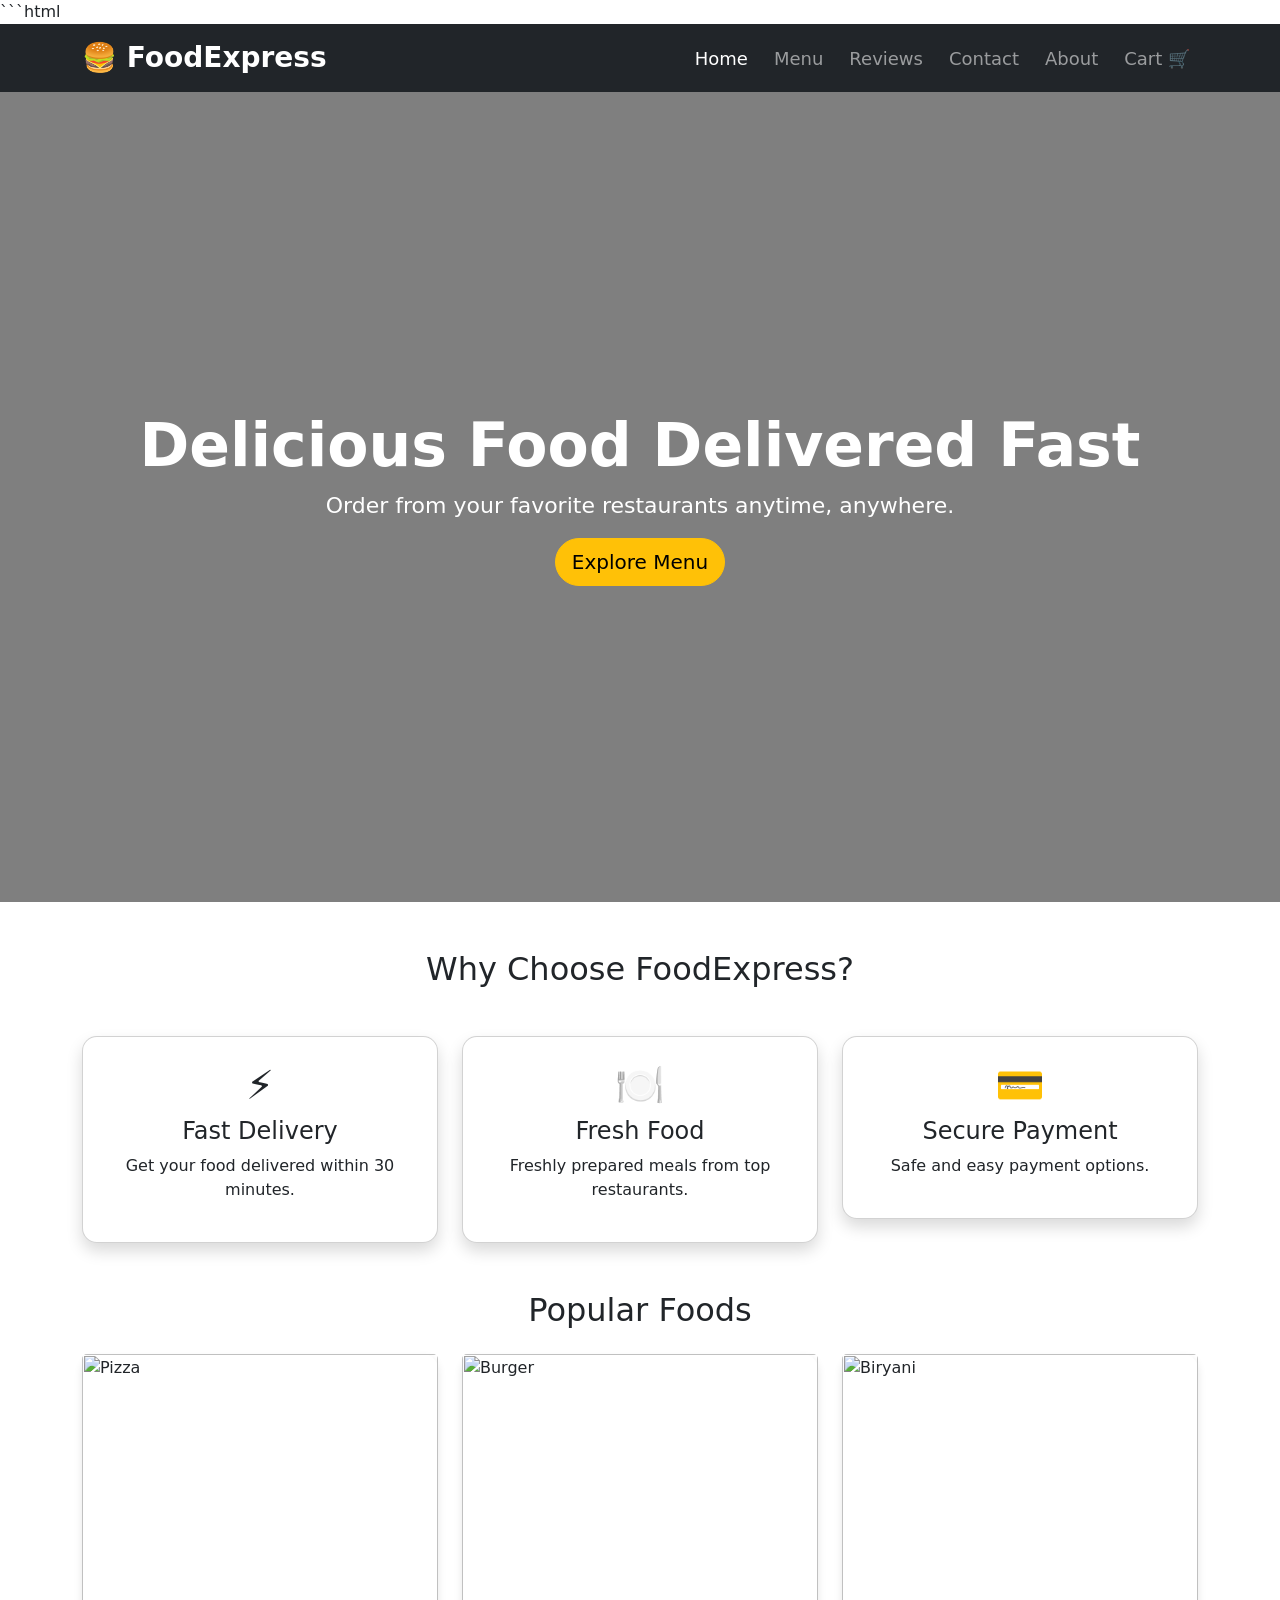
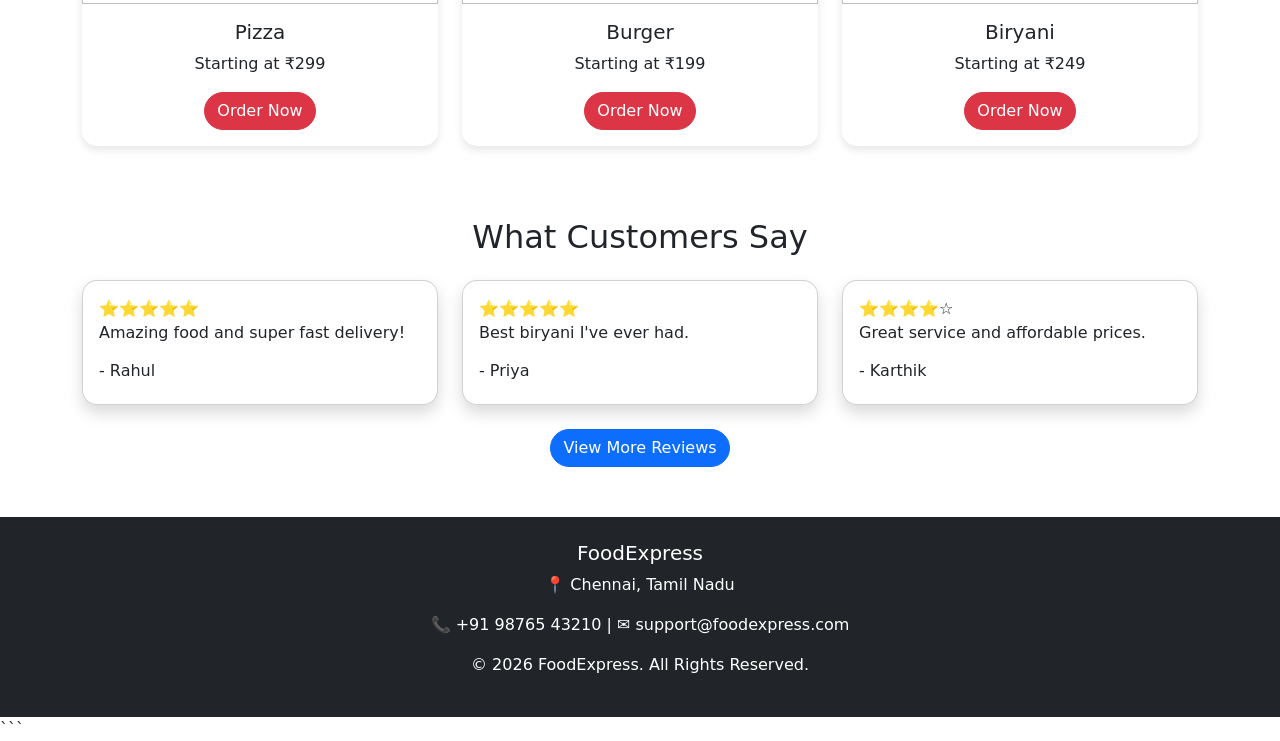
==== index.html @ 42d53d4f "Add files via upload" ====
```html
<!DOCTYPE html>
<html lang="en">
<head>
    <meta charset="UTF-8">
    <meta name="viewport" content="width=device-width, initial-scale=1.0">
    <title>FoodExpress - Home</title>

    
    <link href="https://cdn.jsdelivr.net/npm/bootstrap@5.3.3/dist/css/bootstrap.min.css" rel="stylesheet">

    
    <link rel="stylesheet" href="style.css">
</head>
<body>

<!-- Navbar -->
<nav class="navbar navbar-expand-lg navbar-dark bg-dark sticky-top">
    <div class="container">
        <a class="navbar-brand fw-bold" href="index.html">
            🍔 FoodExpress
        </a>

        <button class="navbar-toggler" type="button"
                data-bs-toggle="collapse"
                data-bs-target="#navbarNav">
            <span class="navbar-toggler-icon"></span>
        </button>

        <div class="collapse navbar-collapse" id="navbarNav">
            <ul class="navbar-nav ms-auto">

                <li class="nav-item">
                    <a class="nav-link active" href="index.html">
                        Home
                    </a>
                </li>

                <li class="nav-item">
                    <a class="nav-link" href="menu.html">
                        Menu
                    </a>
                </li>

                <li class="nav-item">
                    <a class="nav-link" href="reviews.html">
                        Reviews
                    </a>
                </li>

                <li class="nav-item">
                    <a class="nav-link" href="contact.html">
                        Contact
                    </a>
                </li>

                <li class="nav-item">
                    <a class="nav-link" href="about.html">
                        About
                    </a>
                </li>

                <li class="nav-item">
                    <a class="nav-link" href="cart.html">
                        Cart 🛒
                    </a>
                </li>

            </ul>
        </div>
    </div>
</nav>


<section class="hero">
    <div class="container text-center text-white">
        <h1 class="display-3 fw-bold">
            Delicious Food Delivered Fast
        </h1>

        <p class="lead">
            Order from your favorite restaurants anytime, anywhere.
        </p>

        <a href="menu.html" class="btn btn-warning btn-lg">
            Explore Menu
        </a>
    </div>
</section>


<section class="container my-5">

    <h2 class="text-center mb-5">
        Why Choose FoodExpress?
    </h2>

    <div class="row">

        <div class="col-md-4">
            <div class="card shadow p-4 text-center">
                <h1>⚡</h1>
                <h4>Fast Delivery</h4>
                <p>
                    Get your food delivered within 30 minutes.
                </p>
            </div>
        </div>

        <div class="col-md-4">
            <div class="card shadow p-4 text-center">
                <h1>🍽️</h1>
                <h4>Fresh Food</h4>
                <p>
                    Freshly prepared meals from top restaurants.
                </p>
            </div>
        </div>

        <div class="col-md-4">
            <div class="card shadow p-4 text-center">
                <h1>💳</h1>
                <h4>Secure Payment</h4>
                <p>
                    Safe and easy payment options.
                </p>
            </div>
        </div>

    </div>

</section>


<section class="container my-5">

    <h2 class="text-center mb-4">
        Popular Foods
    </h2>

    <div class="row">

        <div class="col-md-4 mb-4">
            <div class="card food-card">

                <img src="https://images.unsplash.com/photo-1513104890138-7c749659a591"
                     class="card-img-top"
                     alt="Pizza">

                <div class="card-body text-center">
                    <h5>Pizza</h5>
                    <p>Starting at ₹299</p>
                    <a href="menu.html"
                       class="btn btn-danger">
                        Order Now
                    </a>
                </div>

            </div>
        </div>

        <div class="col-md-4 mb-4">
            <div class="card food-card">

                <img src="https://images.unsplash.com/photo-1568901346375-23c9450c58cd"
                     class="card-img-top"
                     alt="Burger">

                <div class="card-body text-center">
                    <h5>Burger</h5>
                    <p>Starting at ₹199</p>
                    <a href="menu.html"
                       class="btn btn-danger">
                        Order Now
                    </a>
                </div>

            </div>
        </div>

        <div class="col-md-4 mb-4">
            <div class="card food-card">

                <img src="https://images.unsplash.com/photo-1701579231305-d84d8af9a3fd"
                     class="card-img-top"
                     alt="Biryani">

                <div class="card-body text-center">
                    <h5>Biryani</h5>
                    <p>Starting at ₹249</p>
                    <a href="menu.html"
                       class="btn btn-danger">
                        Order Now
                    </a>
                </div>

            </div>
        </div>

    </div>

</section>


<section class="container my-5">

    <h2 class="text-center mb-4">
        What Customers Say
    </h2>

    <div class="row">

        <div class="col-md-4">
            <div class="card p-3 shadow">
                ⭐⭐⭐⭐⭐
                <p>
                    Amazing food and super fast delivery!
                </p>
                <h6>- Rahul</h6>
            </div>
        </div>

        <div class="col-md-4">
            <div class="card p-3 shadow">
                ⭐⭐⭐⭐⭐
                <p>
                    Best biryani I've ever had.
                </p>
                <h6>- Priya</h6>
            </div>
        </div>

        <div class="col-md-4">
            <div class="card p-3 shadow">
                ⭐⭐⭐⭐☆
                <p>
                    Great service and affordable prices.
                </p>
                <h6>- Karthik</h6>
            </div>
        </div>

    </div>

    <div class="text-center mt-4">
        <a href="reviews.html"
           class="btn btn-primary">
            View More Reviews
        </a>
    </div>

</section>

<footer class="bg-dark text-white text-center p-4">

    <h5>FoodExpress</h5>

    <p>
        📍 Chennai, Tamil Nadu
    </p>

    <p>
        📞 +91 98765 43210 |
        ✉ support@foodexpress.com
    </p>

    <p>
        © 2026 FoodExpress.
        All Rights Reserved.
    </p>

</footer>


<script src="https://cdn.jsdelivr.net/npm/bootstrap@5.3.3/dist/js/bootstrap.bundle.min.js"></script>

</body>
</html>
```
---- style.css ----
```css
body{
    font-family: Arial, sans-serif;
    margin: 0;
    padding: 0;
}

.hero{
    background: linear-gradient(rgba(0,0,0,0.5),
                rgba(0,0,0,0.5)),
                url('https://images.unsplash.com/photo-1504674900247-0877df9cc836');
    background-size: cover;
    background-position: center;
    height: 90vh;
    display: flex;
    align-items: center;
    justify-content: center;
}

.hero h1{
    font-size: 60px;
}

.hero p{
    font-size: 22px;
}

.food-card{
    transition: 0.3s;
    border: none;
    box-shadow: 0 4px 8px rgba(0,0,0,0.1);
}

.food-card:hover{
    transform: translateY(-10px);
}

.food-card img{
    height: 250px;
    object-fit: cover;
}

.card{
    border-radius: 15px;
}

.btn{
    border-radius: 25px;
}

footer{
    margin-top: 50px;
}

.navbar-brand{
    font-size: 28px;
}

.nav-link{
    font-size: 18px;
    margin-left: 10px;
}

.nav-link:hover{
    color: #ffc107 !important;
}

.shadow{
    transition: 0.3s;
}

.shadow:hover{
    transform: scale(1.03);
}

.contact-form{
    background-color: #f8f9fa;
    padding: 30px;
    border-radius: 15px;
}

.review-card{
    transition: 0.3s;
}

.review-card:hover{
    transform: translateY(-5px);
}

.cart-item{
    border-bottom: 1px solid #ddd;
    padding: 15px 0;
}

.about-section{
    padding: 60px 0;
}

.feature-box{
    padding: 25px;
    text-align: center;
    border-radius: 15px;
    background-color: white;
    box-shadow: 0 2px 10px rgba(0,0,0,0.1);
    transition: 0.3s;
}

.feature-box:hover{
    transform: translateY(-8px);
}

.menu-header{
    background-color: #ff5722;
    color: white;
    padding: 50px 0;
    text-align: center;
}

.review-header{
    background-color: #2196f3;
    color: white;
    padding: 50px 0;
    text-align: center;
}

.contact-header{
    background-color: #28a745;
    color: white;
    padding: 50px 0;
    text-align: center;
}

.about-header{
    background-color: #6f42c1;
    color: white;
    padding: 50px 0;
    text-align: center;
}

.cart-header{
    background-color: #343a40;
    color: white;
    padding: 50px 0;
    text-align: center;
}
```
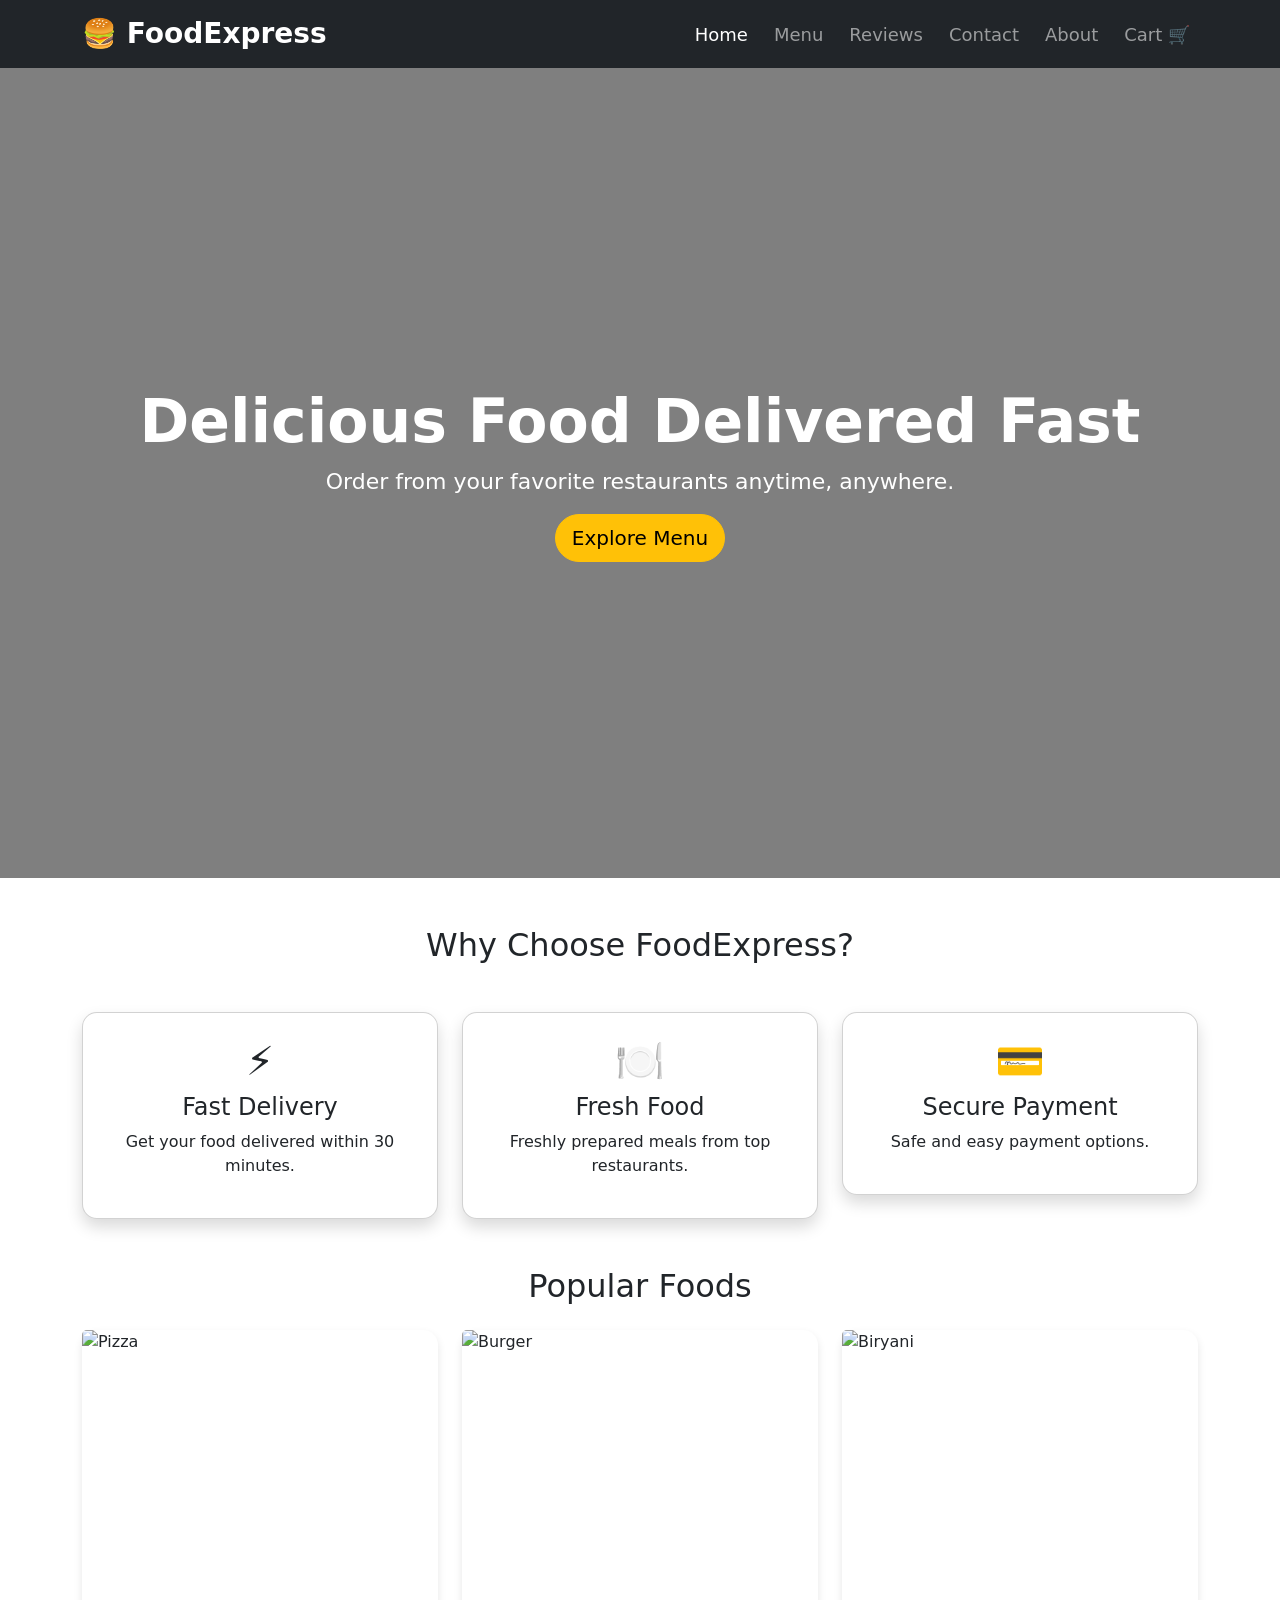
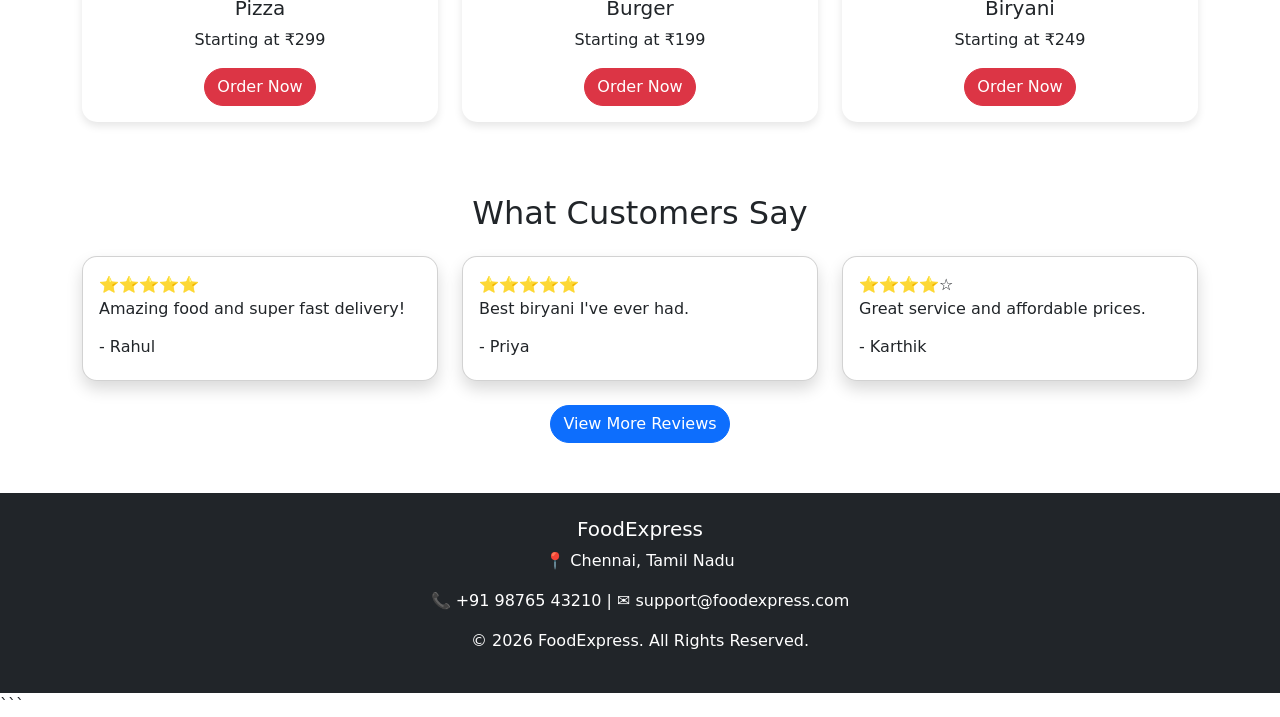
==== commit bb2ae490: "Update index.html" ====
--- a/index.html
+++ b/index.html
@@ -1,4 +1,4 @@
-```html
+
 <!DOCTYPE html>
 <html lang="en">
 <head>
